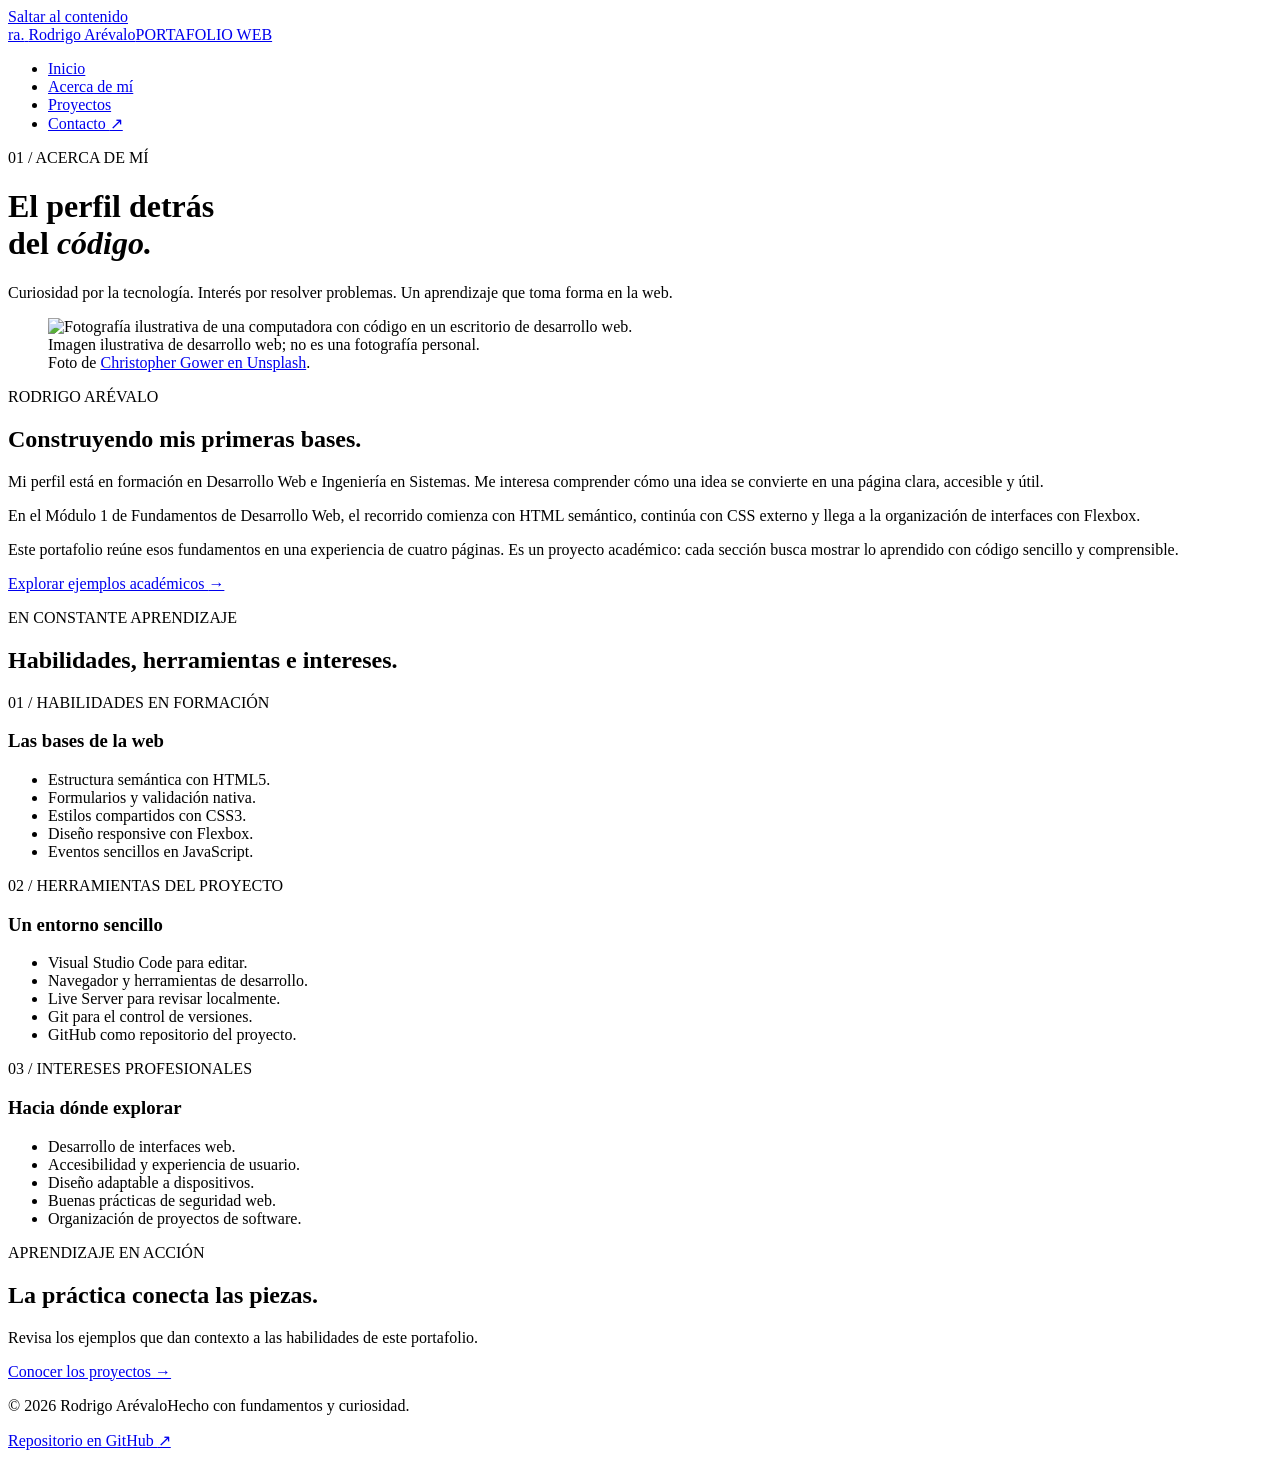
==== Parcial_Practico/acerca.html @ c3ca7f10 "feat: crear estructura HTML y navegacion del portafolio" ====
<!DOCTYPE html>
<html lang="es">
<head>
    <meta charset="UTF-8">
    <meta http-equiv="Content-Security-Policy" content="default-src 'none'; style-src 'self'; script-src 'self'; img-src 'self' https://images.unsplash.com; font-src 'self'; connect-src 'none'; object-src 'none'; base-uri 'none'; form-action 'none'">
    <meta name="viewport" content="width=device-width, initial-scale=1.0">
    <meta name="description" content="Perfil académico de Rodrigo Arévalo, estudiante de Desarrollo Web e Ingeniería en Sistemas. Habilidades en formación, herramientas e intereses.">
    <title>Acerca de mí | Rodrigo Arévalo</title>
    <link rel="icon" href="assets/img/marca.svg" type="image/svg+xml">
    <link rel="stylesheet" href="style.css">
</head>
<body>
    <a class="salto" href="#contenido">Saltar al contenido</a>
    <header class="cabecera">
        <div class="contenedor cabecera__interior">
            <a class="marca" href="index.html" aria-label="Rodrigo Arévalo, inicio">
                <span class="marca__simbolo" aria-hidden="true">ra.</span>
                <span>Rodrigo Arévalo<span class="marca__detalle">PORTAFOLIO WEB</span></span>
            </a>
            <nav class="menu" aria-label="Navegación principal">
                <ul class="menu__lista">
                    <li><a class="menu__enlace" href="index.html">Inicio</a></li>
                    <li><a class="menu__enlace" href="acerca.html" aria-current="page">Acerca de mí</a></li>
                    <li><a class="menu__enlace" href="proyectos.html">Proyectos</a></li>
                    <li><a class="menu__enlace" href="contacto.html">Contacto <span aria-hidden="true">↗</span></a></li>
                </ul>
            </nav>
        </div>
    </header>
    <main id="contenido" class="contenedor">
        <div class="encabezado-pagina">
            <p class="etiqueta">01 / ACERCA DE MÍ</p>
            <h1>El perfil detrás<br>del <em>código.</em></h1>
            <p>Curiosidad por la tecnología. Interés por resolver problemas. Un aprendizaje que toma forma en la web.</p>
        </div>
        <section class="perfil columnas" aria-labelledby="titulo-perfil">
            <figure class="perfil__foto">
                <img src="https://images.unsplash.com/photo-1498050108023-c5249f4df085?auto=format&amp;fit=crop&amp;w=960&amp;h=960&amp;q=80" alt="Fotografía ilustrativa de una computadora con código en un escritorio de desarrollo web." width="480" height="480" referrerpolicy="no-referrer">
                <figcaption>Imagen ilustrativa de desarrollo web; no es una fotografía personal.<br>Foto de <a href="https://unsplash.com/photos/a-macbook-with-lines-of-code-on-its-screen-on-a-busy-desk-m_HRfLhgABo">Christopher Gower en Unsplash</a>.</figcaption>
            </figure>
            <div class="perfil__texto">
                <p class="etiqueta">RODRIGO ARÉVALO</p>
                <h2 id="titulo-perfil">Construyendo mis primeras bases.</h2>
                <p>Mi perfil está en formación en Desarrollo Web e Ingeniería en Sistemas. Me interesa comprender cómo una idea se convierte en una página clara, accesible y útil.</p>
                <p>En el Módulo 1 de Fundamentos de Desarrollo Web, el recorrido comienza con HTML semántico, continúa con CSS externo y llega a la organización de interfaces con Flexbox.</p>
                <p>Este portafolio reúne esos fundamentos en una experiencia de cuatro páginas. Es un proyecto académico: cada sección busca mostrar lo aprendido con código sencillo y comprensible.</p>
                <a class="enlace" href="proyectos.html">Explorar ejemplos académicos <span aria-hidden="true">→</span></a>
            </div>
        </section>
        <section class="seccion" aria-labelledby="titulo-habilidades">
            <div class="seccion__cabecera">
                <div>
                    <p class="etiqueta">EN CONSTANTE APRENDIZAJE</p>
                    <h2 id="titulo-habilidades">Habilidades, herramientas e intereses.</h2>
                </div>
            </div>
            <div class="columnas capacidades">
                <article class="capacidad">
                    <span class="indice">01 / HABILIDADES EN FORMACIÓN</span>
                    <h3>Las bases de la web</h3>
                    <ul class="lista">
                        <li>Estructura semántica con HTML5.</li>
                        <li>Formularios y validación nativa.</li>
                        <li>Estilos compartidos con CSS3.</li>
                        <li>Diseño responsive con Flexbox.</li>
                        <li>Eventos sencillos en JavaScript.</li>
                    </ul>
                </article>
                <article class="capacidad">
                    <span class="indice">02 / HERRAMIENTAS DEL PROYECTO</span>
                    <h3>Un entorno sencillo</h3>
                    <ul class="lista">
                        <li>Visual Studio Code para editar.</li>
                        <li>Navegador y herramientas de desarrollo.</li>
                        <li>Live Server para revisar localmente.</li>
                        <li>Git para el control de versiones.</li>
                        <li>GitHub como repositorio del proyecto.</li>
                    </ul>
                </article>
                <article class="capacidad">
                    <span class="indice">03 / INTERESES PROFESIONALES</span>
                    <h3>Hacia dónde explorar</h3>
                    <ul class="lista">
                        <li>Desarrollo de interfaces web.</li>
                        <li>Accesibilidad y experiencia de usuario.</li>
                        <li>Diseño adaptable a dispositivos.</li>
                        <li>Buenas prácticas de seguridad web.</li>
                        <li>Organización de proyectos de software.</li>
                    </ul>
                </article>
            </div>
        </section>
        <section class="invitacion" aria-labelledby="titulo-aprender">
            <div>
                <p class="etiqueta etiqueta--clara">APRENDIZAJE EN ACCIÓN</p>
                <h2 id="titulo-aprender">La práctica conecta las piezas.</h2>
                <p>Revisa los ejemplos que dan contexto a las habilidades de este portafolio.</p>
            </div>
            <a class="boton boton--claro" href="proyectos.html">Conocer los proyectos <span aria-hidden="true">→</span></a>
        </section>
    </main>
    <footer class="pie">
        <div class="contenedor pie__interior">
            <p>© 2026 Rodrigo Arévalo<span class="pie__detalle">Hecho con fundamentos y curiosidad.</span></p>
            <a href="https://github.com/Rodrigoa2197sv/Parcial-Practico-UDB-2026">Repositorio en GitHub <span aria-hidden="true">↗</span></a>
        </div>
    </footer>
</body>
</html>
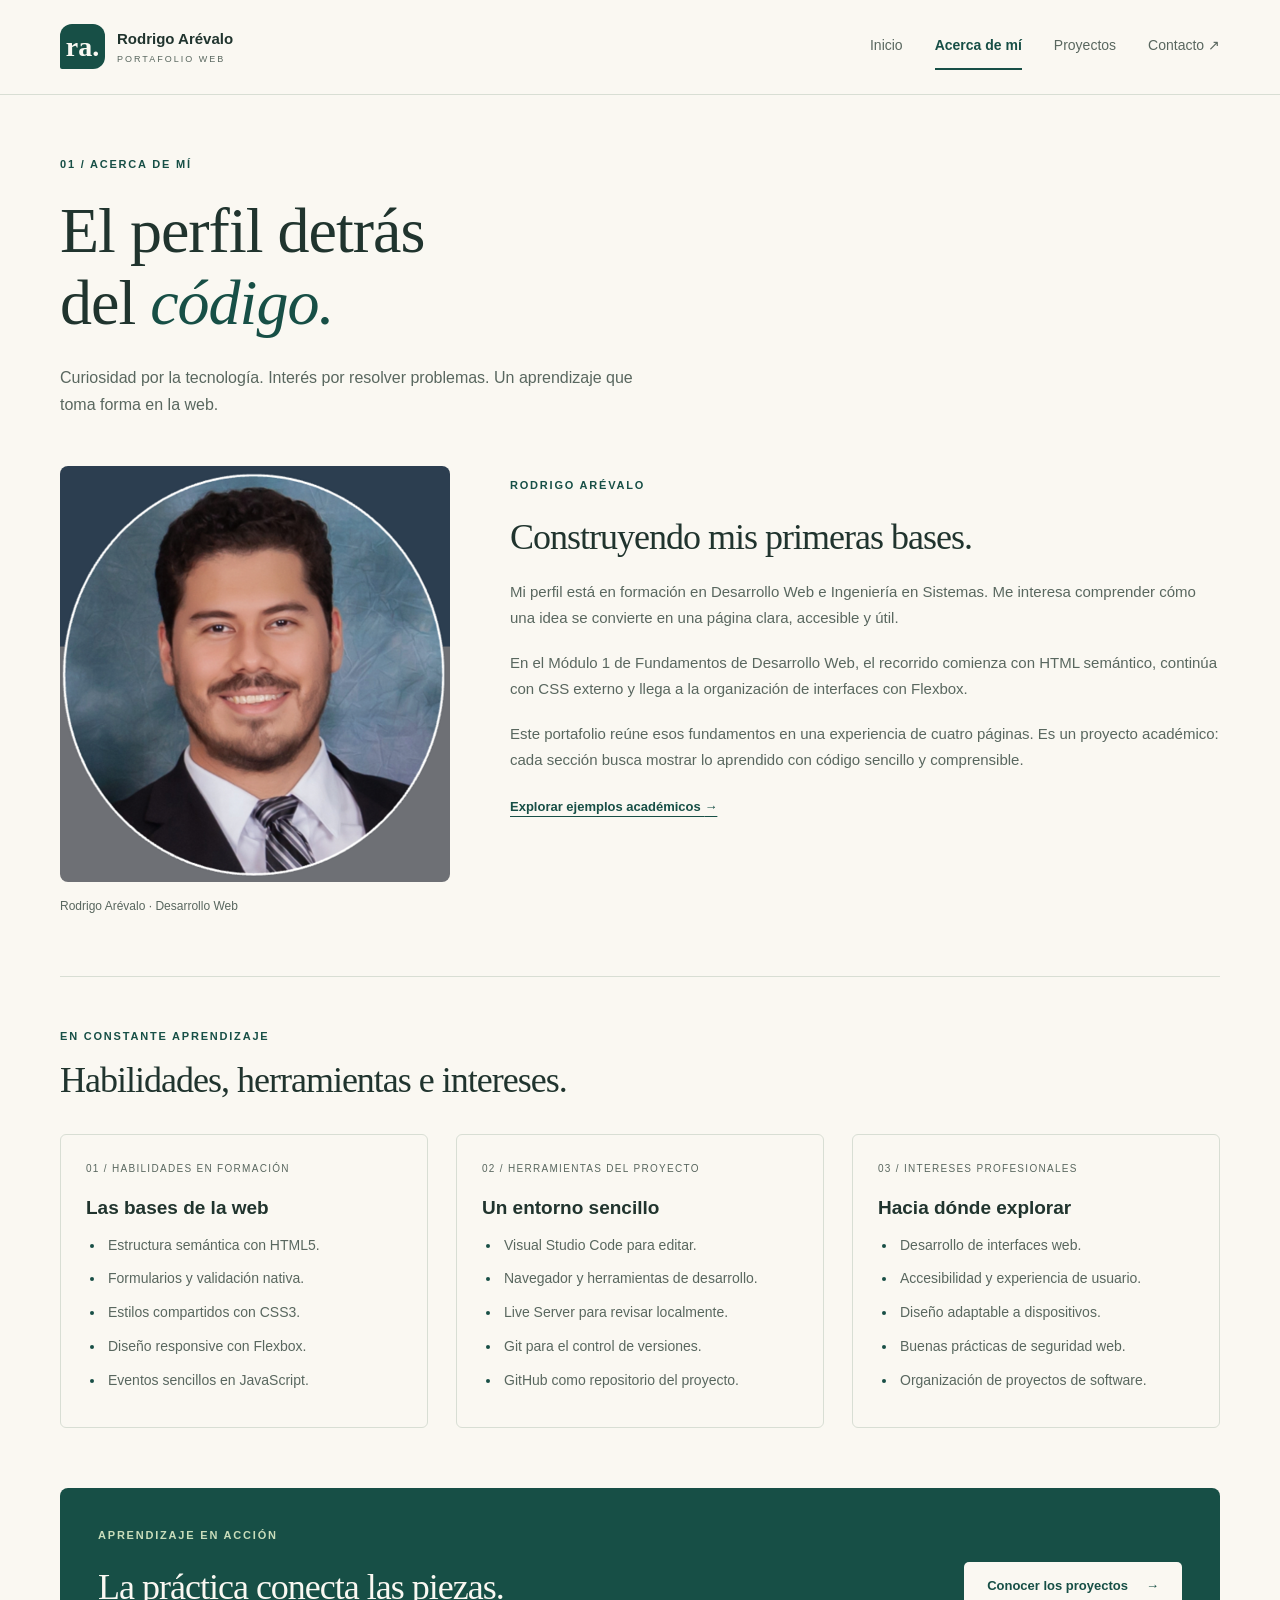
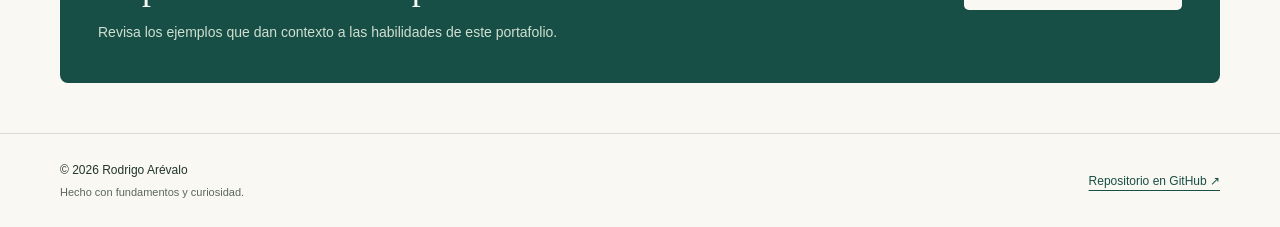
==== commit 3e19aa71: "agregando fotografia personal y preparando publicacion" ====
--- a/Parcial_Practico/acerca.html
+++ b/Parcial_Practico/acerca.html
@@ -2,7 +2,7 @@
 <html lang="es">
 <head>
     <meta charset="UTF-8">
-    <meta http-equiv="Content-Security-Policy" content="default-src 'none'; style-src 'self'; script-src 'self'; img-src 'self' https://images.unsplash.com; font-src 'self'; connect-src 'none'; object-src 'none'; base-uri 'none'; form-action 'none'">
+    <meta http-equiv="Content-Security-Policy" content="default-src 'none'; style-src 'self'; script-src 'self'; img-src 'self'; font-src 'self'; connect-src 'none'; object-src 'none'; base-uri 'none'; form-action 'none'">
     <meta name="viewport" content="width=device-width, initial-scale=1.0">
     <meta name="description" content="Perfil académico de Rodrigo Arévalo, estudiante de Desarrollo Web e Ingeniería en Sistemas. Habilidades en formación, herramientas e intereses.">
     <title>Acerca de mí | Rodrigo Arévalo</title>
@@ -35,8 +35,8 @@
         </div>
         <section class="perfil columnas" aria-labelledby="titulo-perfil">
             <figure class="perfil__foto">
-                <img src="https://images.unsplash.com/photo-1498050108023-c5249f4df085?auto=format&amp;fit=crop&amp;w=960&amp;h=960&amp;q=80" alt="Fotografía ilustrativa de una computadora con código en un escritorio de desarrollo web." width="480" height="480" referrerpolicy="no-referrer">
-                <figcaption>Imagen ilustrativa de desarrollo web; no es una fotografía personal.<br>Foto de <a href="https://unsplash.com/photos/a-macbook-with-lines-of-code-on-its-screen-on-a-busy-desk-m_HRfLhgABo">Christopher Gower en Unsplash</a>.</figcaption>
+                <img src="assets/img/rodrigo-arevalo.png" alt="Fotografía personal de Rodrigo Arévalo." width="770" height="820">
+                <figcaption>Rodrigo Arévalo · Desarrollo Web</figcaption>
             </figure>
             <div class="perfil__texto">
                 <p class="etiqueta">RODRIGO ARÉVALO</p>
--- a/Parcial_Practico/style.css
+++ b/Parcial_Practico/style.css
@@ -0,0 +1,1108 @@
+:root {
+    --fondo: #faf8f2;
+    --papel: #ffffff;
+    --tinta: #20342e;
+    --suave: #59675f;
+    --verde: #174f46;
+    --verde-oscuro: #113c35;
+    --menta: #e8eee4;
+    --linea: #d8ded4;
+}
+
+* {
+    box-sizing: border-box;
+}
+
+body {
+    margin: 0;
+    background: var(--fondo);
+    color: var(--tinta);
+    font-family: Arial, Helvetica, sans-serif;
+    font-size: 16px;
+    line-height: 1.7;
+}
+
+img {
+    display: block;
+    max-width: 100%;
+    height: auto;
+}
+
+a {
+    color: var(--verde);
+    text-underline-offset: 5px;
+}
+
+a:hover {
+    color: var(--verde-oscuro);
+}
+
+a:focus-visible,
+button:focus-visible,
+input:focus-visible,
+select:focus-visible,
+textarea:focus-visible,
+[tabindex]:focus-visible {
+    outline: 3px solid #ae641f;
+    outline-offset: 4px;
+}
+
+h1,
+h2,
+h3,
+p,
+figure {
+    margin-top: 0;
+}
+
+h1,
+h2 {
+    font-family: Georgia, "Times New Roman", serif;
+    font-weight: 400;
+    line-height: 1.12;
+    letter-spacing: -1px;
+}
+
+h1 {
+    margin-bottom: 25px;
+    font-size: 43px;
+}
+
+h1 em {
+    color: var(--verde);
+    font-weight: 400;
+}
+
+h2 {
+    margin-bottom: 22px;
+    font-size: 32px;
+}
+
+h3 {
+    margin-bottom: 12px;
+    font-size: 19px;
+    line-height: 1.4;
+}
+
+p {
+    margin-bottom: 20px;
+}
+
+.contenedor {
+    width: calc(100% - 40px);
+    max-width: 1160px;
+    margin-right: auto;
+    margin-left: auto;
+}
+
+.salto {
+    position: absolute;
+    top: -120px;
+    left: 20px;
+    z-index: 2;
+    padding: 12px 20px;
+    background: var(--verde);
+    color: white;
+}
+
+.salto:focus {
+    top: 12px;
+    color: white;
+}
+
+.cabecera {
+    border-bottom: 1px solid var(--linea);
+}
+
+.cabecera__interior {
+    display: flex;
+    flex-direction: column;
+    gap: 16px;
+    padding-top: 22px;
+    padding-bottom: 12px;
+}
+
+.marca {
+    display: flex;
+    align-items: center;
+    gap: 12px;
+    width: fit-content;
+    color: var(--tinta);
+    font-size: 15px;
+    font-weight: 700;
+    line-height: 1.4;
+    text-decoration: none;
+}
+
+.marca__simbolo {
+    display: flex;
+    align-items: center;
+    justify-content: center;
+    width: 45px;
+    height: 45px;
+    border-radius: 12px 12px 12px 2px;
+    background: var(--verde);
+    color: var(--fondo);
+    font-family: Georgia, serif;
+    font-size: 28px;
+}
+
+.marca__detalle {
+    display: block;
+    margin-top: 4px;
+    color: var(--suave);
+    font-size: 9px;
+    font-weight: 400;
+    letter-spacing: 2px;
+}
+
+.menu__lista {
+    display: flex;
+    flex-wrap: wrap;
+    gap: 4px 18px;
+    margin: 0;
+    padding: 0;
+    list-style: none;
+}
+
+.menu__enlace {
+    display: block;
+    padding: 10px 0;
+    border-bottom: 2px solid transparent;
+    color: var(--suave);
+    font-size: 13px;
+    text-decoration: none;
+}
+
+.menu__enlace:hover,
+.menu__enlace[aria-current="page"] {
+    border-bottom-color: var(--verde);
+    color: var(--verde);
+}
+
+.menu__enlace[aria-current="page"] {
+    font-weight: 700;
+}
+
+.etiqueta {
+    margin-bottom: 22px;
+    color: var(--verde);
+    font-size: 10px;
+    font-weight: 700;
+    letter-spacing: 1.8px;
+    line-height: 1.7;
+}
+
+.punto {
+    display: inline-block;
+    width: 7px;
+    height: 7px;
+    margin-right: 6px;
+    border-radius: 50%;
+    background: var(--verde);
+}
+
+.portada {
+    display: flex;
+    flex-direction: column;
+    gap: 38px;
+    padding-top: 48px;
+    padding-bottom: 48px;
+}
+
+.portada__texto,
+.portada__visual {
+    min-width: 0;
+}
+
+.portada__descripcion {
+    max-width: 520px;
+    color: var(--suave);
+    font-size: 16px;
+}
+
+.acciones {
+    display: flex;
+    align-items: center;
+    flex-wrap: wrap;
+    gap: 18px 22px;
+    margin-top: 30px;
+}
+
+.boton {
+    display: inline-flex;
+    justify-content: center;
+    align-items: center;
+    gap: 18px;
+    min-height: 48px;
+    max-width: 100%;
+    padding: 12px 22px;
+    border: 1px solid transparent;
+    border-radius: 5px;
+    font: inherit;
+    font-size: 13px;
+    font-weight: 700;
+    line-height: 1.5;
+    text-align: center;
+    text-decoration: none;
+    cursor: pointer;
+}
+
+.boton--principal {
+    background: var(--verde);
+    color: white;
+}
+
+.boton--principal:hover {
+    background: var(--verde-oscuro);
+    color: white;
+}
+
+.boton--claro {
+    background: var(--fondo);
+    color: var(--verde);
+}
+
+.boton--claro:hover {
+    background: #dce6d5;
+    color: var(--verde-oscuro);
+}
+
+.boton--secundario {
+    border-color: var(--linea);
+    background: transparent;
+    color: var(--tinta);
+}
+
+.boton--secundario:hover {
+    border-color: var(--verde);
+    background: var(--menta);
+}
+
+.boton:disabled {
+    opacity: 0.55;
+    cursor: not-allowed;
+}
+
+.enlace {
+    padding: 8px 0;
+    font-size: 13px;
+    font-weight: 700;
+}
+
+.portada__nota {
+    margin-top: 28px;
+    margin-bottom: 0;
+    color: var(--suave);
+    font-family: "Courier New", monospace;
+    font-size: 12px;
+}
+
+.portada__imagen {
+    width: 100%;
+    border-radius: 8px 8px 0 0;
+}
+
+.nota {
+    display: flex;
+    align-items: flex-start;
+    gap: 20px;
+    padding: 22px;
+    border-radius: 0 0 8px 8px;
+    background: var(--verde);
+    color: var(--fondo);
+}
+
+.nota__numero {
+    flex-shrink: 0;
+    color: #b5ccb7;
+    font-family: Georgia, serif;
+    font-size: 25px;
+    line-height: 1.4;
+    white-space: nowrap;
+}
+
+.nota h2 {
+    margin-bottom: 7px;
+    font-family: Arial, sans-serif;
+    font-size: 15px;
+    font-weight: 700;
+    line-height: 1.5;
+    letter-spacing: 0;
+}
+
+.nota p {
+    margin-bottom: 0;
+    color: #d0dfd1;
+    font-size: 12px;
+}
+
+.seccion {
+    padding: 44px 0;
+    border-top: 1px solid var(--linea);
+}
+
+.seccion__cabecera {
+    display: flex;
+    flex-direction: column;
+    align-items: flex-start;
+    gap: 16px;
+    margin-bottom: 28px;
+}
+
+.seccion__cabecera h2 {
+    max-width: 580px;
+    margin-bottom: 0;
+}
+
+.seccion__cabecera .etiqueta {
+    margin-bottom: 14px;
+}
+
+.seccion__resumen {
+    max-width: 290px;
+    margin-bottom: 0;
+    color: var(--suave);
+    font-size: 14px;
+}
+
+.columnas {
+    display: flex;
+    flex-direction: column;
+    gap: 28px;
+}
+
+.columnas > * {
+    min-width: 0;
+}
+
+.principio {
+    flex: 1;
+    padding-top: 22px;
+    border-top: 1px solid var(--linea);
+}
+
+.indice {
+    display: block;
+    margin-bottom: 18px;
+    color: var(--suave);
+    font-size: 10px;
+    letter-spacing: 1.3px;
+}
+
+.principio p {
+    margin-bottom: 0;
+    color: var(--suave);
+    font-size: 14px;
+}
+
+.invitacion {
+    display: flex;
+    flex-direction: column;
+    align-items: flex-start;
+    gap: 25px;
+    margin-top: 10px;
+    margin-bottom: 50px;
+    padding: 30px 25px;
+    border-radius: 8px;
+    background: var(--verde);
+    color: var(--fondo);
+}
+
+.etiqueta--clara {
+    color: #c9ddbb;
+}
+
+.invitacion h2 {
+    margin-bottom: 14px;
+}
+
+.invitacion p:not(.etiqueta) {
+    max-width: 590px;
+    margin-bottom: 0;
+    color: #d0dfd1;
+    font-size: 14px;
+}
+
+.pie {
+    padding: 26px 0;
+    border-top: 1px solid var(--linea);
+}
+
+.pie__interior {
+    display: flex;
+    flex-direction: column;
+    align-items: flex-start;
+    gap: 20px;
+    font-size: 12px;
+}
+
+.pie p {
+    margin-bottom: 0;
+}
+
+.pie__detalle {
+    display: block;
+    margin-top: 2px;
+    color: var(--suave);
+    font-size: 11px;
+}
+
+.pie a {
+    padding: 8px 0;
+}
+
+.encabezado-pagina {
+    padding-top: 48px;
+    padding-bottom: 38px;
+}
+
+.encabezado-pagina > p:last-child {
+    max-width: 580px;
+    margin-bottom: 0;
+    color: var(--suave);
+}
+
+.perfil {
+    align-items: flex-start;
+    padding-bottom: 48px;
+}
+
+.perfil__foto {
+    width: 100%;
+    max-width: 390px;
+    margin-right: 0;
+    margin-bottom: 0;
+    margin-left: 0;
+}
+
+.perfil__foto img {
+    width: 100%;
+    border-radius: 8px;
+}
+
+.perfil__foto figcaption {
+    padding-top: 14px;
+    color: var(--suave);
+    font-size: 12px;
+}
+
+.perfil__texto {
+    flex: 1;
+}
+
+.perfil__texto p:not(.etiqueta) {
+    color: var(--suave);
+    font-size: 15px;
+}
+
+.capacidad {
+    flex: 1;
+    padding: 25px;
+    border: 1px solid var(--linea);
+    border-radius: 6px;
+}
+
+.lista {
+    margin: 0;
+    padding-left: 19px;
+    color: var(--suave);
+    font-size: 14px;
+}
+
+.lista li {
+    margin-bottom: 10px;
+    padding-left: 3px;
+}
+
+.lista li::marker {
+    color: var(--verde);
+}
+
+.destacado {
+    align-items: center;
+    gap: 20px;
+    margin-bottom: 48px;
+    padding: 30px 25px;
+    border-radius: 8px;
+    background: var(--verde);
+    color: var(--fondo);
+}
+
+.destacado__texto {
+    flex: 1;
+}
+
+.destacado__texto > p:not(.etiqueta) {
+    color: #d0dfd1;
+    font-size: 14px;
+}
+
+.destacado__imagen {
+    width: 100%;
+}
+
+.destacado__imagen img {
+    width: 100%;
+    border-radius: 6px;
+}
+
+.etiquetas {
+    display: flex;
+    flex-wrap: wrap;
+    gap: 8px;
+    margin: 24px 0;
+    padding: 0;
+    list-style: none;
+}
+
+.etiquetas li {
+    padding: 3px 10px;
+    border: 1px solid #739489;
+    border-radius: 4px;
+    font-family: "Courier New", monospace;
+    font-size: 11px;
+}
+
+.enlace--claro,
+.enlace--claro:hover {
+    color: var(--fondo);
+}
+
+.insignia {
+    display: inline-block;
+    padding: 5px 10px;
+    border: 1px solid var(--linea);
+    border-radius: 4px;
+    color: var(--verde);
+    font-size: 10px;
+    font-weight: 700;
+    letter-spacing: 1px;
+}
+
+.texto-secundario {
+    max-width: 800px;
+    color: var(--suave);
+    font-size: 14px;
+}
+
+.ayuda {
+    margin-top: 7px;
+    margin-bottom: 12px;
+    color: var(--suave);
+    font-size: 12px;
+    line-height: 1.6;
+}
+
+.proyecto__desplazamiento {
+    width: 100%;
+    overflow-x: auto;
+    border: 1px solid var(--linea);
+    border-radius: 6px;
+    background: var(--papel);
+}
+
+.proyecto__tabla {
+    width: 100%;
+    min-width: 740px;
+    border-collapse: collapse;
+    font-size: 13px;
+    text-align: left;
+}
+
+.proyecto__tabla caption {
+    padding: 14px 20px;
+    border-bottom: 1px solid var(--linea);
+    color: var(--suave);
+    font-size: 12px;
+    text-align: left;
+}
+
+.proyecto__tabla th,
+.proyecto__tabla td {
+    padding: 21px 20px;
+    border-bottom: 1px solid var(--linea);
+}
+
+.proyecto__tabla th {
+    background: var(--menta);
+    color: var(--verde);
+    font-size: 11px;
+    font-weight: 700;
+}
+
+.proyecto__tabla tbody tr:last-child td {
+    border-bottom: 0;
+}
+
+.proyecto__tabla tbody tr:hover {
+    background: var(--fondo);
+}
+
+.proyecto__nombre {
+    display: block;
+    font-weight: 700;
+}
+
+.proyecto__detalle {
+    display: block;
+    margin-top: 5px;
+    color: var(--suave);
+    font-size: 11px;
+}
+
+.proyecto__tabla time,
+.estado {
+    white-space: nowrap;
+}
+
+.estado {
+    display: inline-block;
+    padding: 4px 10px;
+    border-radius: 20px;
+    background: #e5eee4;
+    color: #315c39;
+    font-size: 11px;
+}
+
+.estado--revision {
+    background: #f6eddb;
+    color: #7c571e;
+}
+
+.estado--proceso {
+    background: #e6edf4;
+    color: #375a7a;
+}
+
+.cierre {
+    display: flex;
+    flex-direction: column;
+    align-items: flex-start;
+    gap: 15px;
+    padding: 10px 0 48px;
+}
+
+.cierre p:not(.etiqueta) {
+    margin-bottom: 0;
+    color: var(--suave);
+    font-size: 14px;
+}
+
+.contacto {
+    align-items: flex-start;
+    padding-bottom: 60px;
+}
+
+.contacto__guia {
+    width: 100%;
+    padding: 28px;
+    border-radius: 6px;
+    background: var(--menta);
+}
+
+.contacto__guia > p:not(.etiqueta) {
+    color: var(--suave);
+    font-size: 14px;
+}
+
+.terminos {
+    margin: 25px 0 15px;
+    padding-top: 23px;
+    border-top: 1px solid #bdccba;
+}
+
+.terminos h3 {
+    font-size: 14px;
+}
+
+.terminos p {
+    color: var(--suave);
+    font-size: 12px;
+}
+
+.contacto__formulario {
+    width: 100%;
+}
+
+.formulario__cabecera {
+    display: flex;
+    flex-direction: column;
+    align-items: flex-start;
+    gap: 12px;
+    margin-bottom: 32px;
+}
+
+.formulario__cabecera h2 {
+    margin-bottom: 0;
+    font-size: 29px;
+}
+
+.formulario fieldset {
+    min-width: 0;
+    margin: 0 0 28px;
+    padding: 22px 0 0;
+    border: 0;
+    border-top: 1px solid var(--linea);
+}
+
+.formulario legend {
+    padding: 0 12px 0 0;
+    color: var(--verde);
+    font-size: 12px;
+    font-weight: 700;
+}
+
+.formulario__fila {
+    gap: 0;
+}
+
+.campo {
+    display: flex;
+    flex: 1;
+    flex-direction: column;
+    margin-bottom: 20px;
+}
+
+.campo label {
+    margin-bottom: 7px;
+    font-size: 13px;
+    font-weight: 700;
+}
+
+.campo input,
+.campo select,
+.campo textarea {
+    width: 100%;
+    min-width: 0;
+    min-height: 48px;
+    padding: 12px;
+    border: 1px solid #a8b7aa;
+    border-radius: 4px;
+    background: var(--papel);
+    color: var(--tinta);
+    font: inherit;
+    font-size: 14px;
+}
+
+.campo input::placeholder,
+.campo textarea::placeholder {
+    color: #68756b;
+    opacity: 1;
+}
+
+.campo textarea {
+    resize: vertical;
+}
+
+.campo input:focus,
+.campo select:focus,
+.campo textarea:focus {
+    border-color: var(--verde);
+}
+
+.campo input:not(:placeholder-shown):valid,
+.campo textarea:not(:placeholder-shown):valid {
+    border-color: #467757;
+}
+
+.campo input:not(:placeholder-shown):invalid,
+.campo textarea:not(:placeholder-shown):invalid {
+    border-color: #a54536;
+}
+
+.campo input[type="file"] {
+    padding: 9px;
+    font-size: 12px;
+}
+
+.campo input[type="file"]::file-selector-button {
+    margin-right: 8px;
+    padding: 6px 8px;
+    border: 0;
+    border-radius: 3px;
+    background: var(--menta);
+    color: var(--verde);
+    cursor: pointer;
+}
+
+.formulario .opciones {
+    margin-bottom: 20px;
+    padding-top: 10px;
+    border: 0;
+}
+
+.opciones legend {
+    color: var(--tinta);
+    font-size: 13px;
+}
+
+.opciones__fila {
+    display: flex;
+    flex-wrap: wrap;
+    gap: 8px 22px;
+}
+
+.opcion {
+    display: flex;
+    align-items: flex-start;
+    gap: 9px;
+    min-height: 44px;
+    padding: 9px 0;
+    font-size: 13px;
+    cursor: pointer;
+}
+
+.opcion input {
+    flex-shrink: 0;
+    width: 17px;
+    height: 17px;
+    margin: 3px 0 0;
+    accent-color: var(--verde);
+}
+
+.opcion--terminos {
+    padding-top: 0;
+}
+
+.formulario__acciones {
+    margin-top: 18px;
+    gap: 12px;
+}
+
+.formulario__resultado {
+    min-height: 28px;
+    margin-top: 20px;
+    margin-bottom: 12px;
+    color: var(--verde);
+    font-size: 14px;
+    font-weight: 700;
+}
+
+.aviso {
+    padding: 15px;
+    border: 1px solid #b8832c;
+    border-radius: 4px;
+    background: #fcf2dc;
+    color: #704b12;
+    font-size: 14px;
+}
+
+@media (min-width: 576px) {
+    .contenedor {
+        width: calc(100% - 64px);
+    }
+
+    h1 {
+        font-size: 58px;
+    }
+
+    .etiqueta {
+        font-size: 11px;
+    }
+
+    .menu__lista {
+        gap: 28px;
+    }
+
+    .menu__enlace {
+        font-size: 14px;
+    }
+
+    .columnas {
+        flex-direction: row;
+        flex-wrap: wrap;
+    }
+
+    .principio,
+    .capacidad {
+        flex: 1 1 40%;
+    }
+
+    .formulario__fila {
+        gap: 18px;
+    }
+
+    .formulario__fila .campo {
+        flex: 1 1 40%;
+    }
+
+    .perfil__foto {
+        flex: 0 0 36%;
+    }
+
+    .perfil__texto {
+        padding-top: 10px;
+    }
+
+    .destacado__imagen {
+        max-width: 460px;
+        margin: auto;
+    }
+
+    .contacto {
+        flex-direction: column;
+    }
+
+    .invitacion,
+    .destacado {
+        padding: 38px;
+    }
+
+    .pie__interior {
+        flex-direction: row;
+        align-items: center;
+        justify-content: space-between;
+    }
+}
+
+@media (min-width: 768px) {
+    h1 {
+        font-size: 64px;
+    }
+
+    h2 {
+        font-size: 36px;
+    }
+
+    .cabecera__interior {
+        flex-direction: row;
+        align-items: center;
+        justify-content: space-between;
+        padding-top: 24px;
+        padding-bottom: 24px;
+    }
+
+    .menu__lista {
+        gap: 22px;
+    }
+
+    .portada {
+        flex-direction: row;
+        align-items: center;
+        gap: 40px;
+        padding-top: 66px;
+        padding-bottom: 66px;
+    }
+
+    .portada__texto {
+        flex: 1 1 54%;
+    }
+
+    .portada__visual {
+        flex: 1 1 46%;
+    }
+
+    .portada h1 {
+        font-size: 56px;
+    }
+
+    .portada__descripcion {
+        font-size: 15px;
+    }
+
+    .columnas {
+        flex-wrap: nowrap;
+    }
+
+    .seccion {
+        padding-top: 50px;
+        padding-bottom: 50px;
+    }
+
+    .seccion__cabecera {
+        flex-direction: row;
+        align-items: flex-end;
+        justify-content: space-between;
+        gap: 40px;
+        margin-bottom: 34px;
+    }
+
+    .principio,
+    .capacidad {
+        flex: 1;
+    }
+
+    .invitacion,
+    .cierre {
+        flex-direction: row;
+        align-items: center;
+        justify-content: space-between;
+        gap: 35px;
+    }
+
+    .invitacion > div {
+        flex: 1;
+    }
+
+    .invitacion > .boton,
+    .cierre > .boton {
+        flex-shrink: 0;
+    }
+
+    .encabezado-pagina {
+        padding-top: 60px;
+        padding-bottom: 48px;
+    }
+
+    .perfil {
+        gap: 60px;
+        padding-bottom: 60px;
+    }
+
+    .destacado {
+        gap: 40px;
+    }
+
+    .destacado__imagen {
+        flex: 0 1 44%;
+    }
+
+    .contacto {
+        flex-direction: row;
+        gap: 40px;
+    }
+
+    .contacto__guia {
+        flex: 0 0 30%;
+        padding: 26px;
+    }
+
+    .contacto__guia h2 {
+        font-size: 29px;
+    }
+
+    .contacto__formulario {
+        flex: 1;
+    }
+}
+
+@media (min-width: 1100px) {
+    .portada {
+        gap: 70px;
+        padding-top: 78px;
+        padding-bottom: 78px;
+    }
+
+    .portada h1 {
+        font-size: 72px;
+    }
+
+    .portada__descripcion {
+        font-size: 17px;
+    }
+
+    .menu__lista {
+        gap: 32px;
+    }
+
+    .formulario__cabecera {
+        flex-direction: row;
+        justify-content: space-between;
+        align-items: center;
+    }
+
+    .contacto {
+        gap: 70px;
+    }
+}
